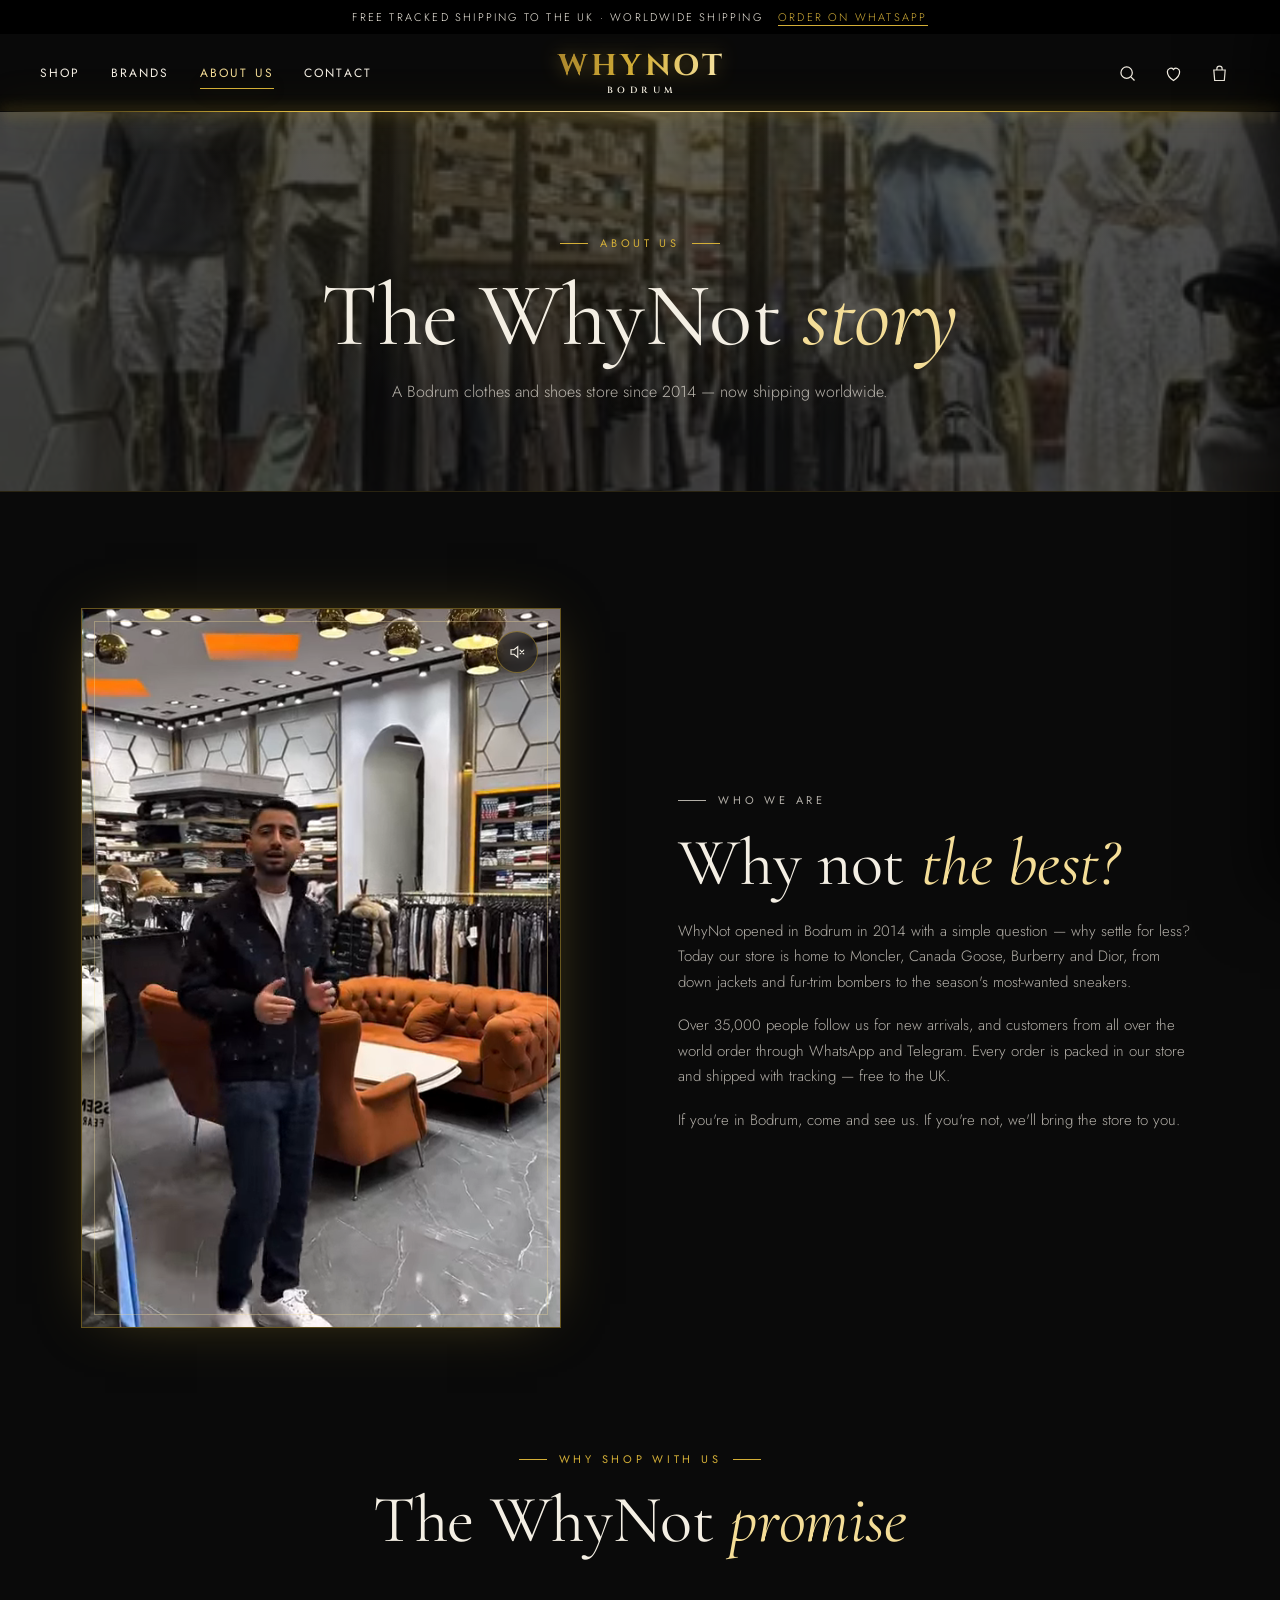
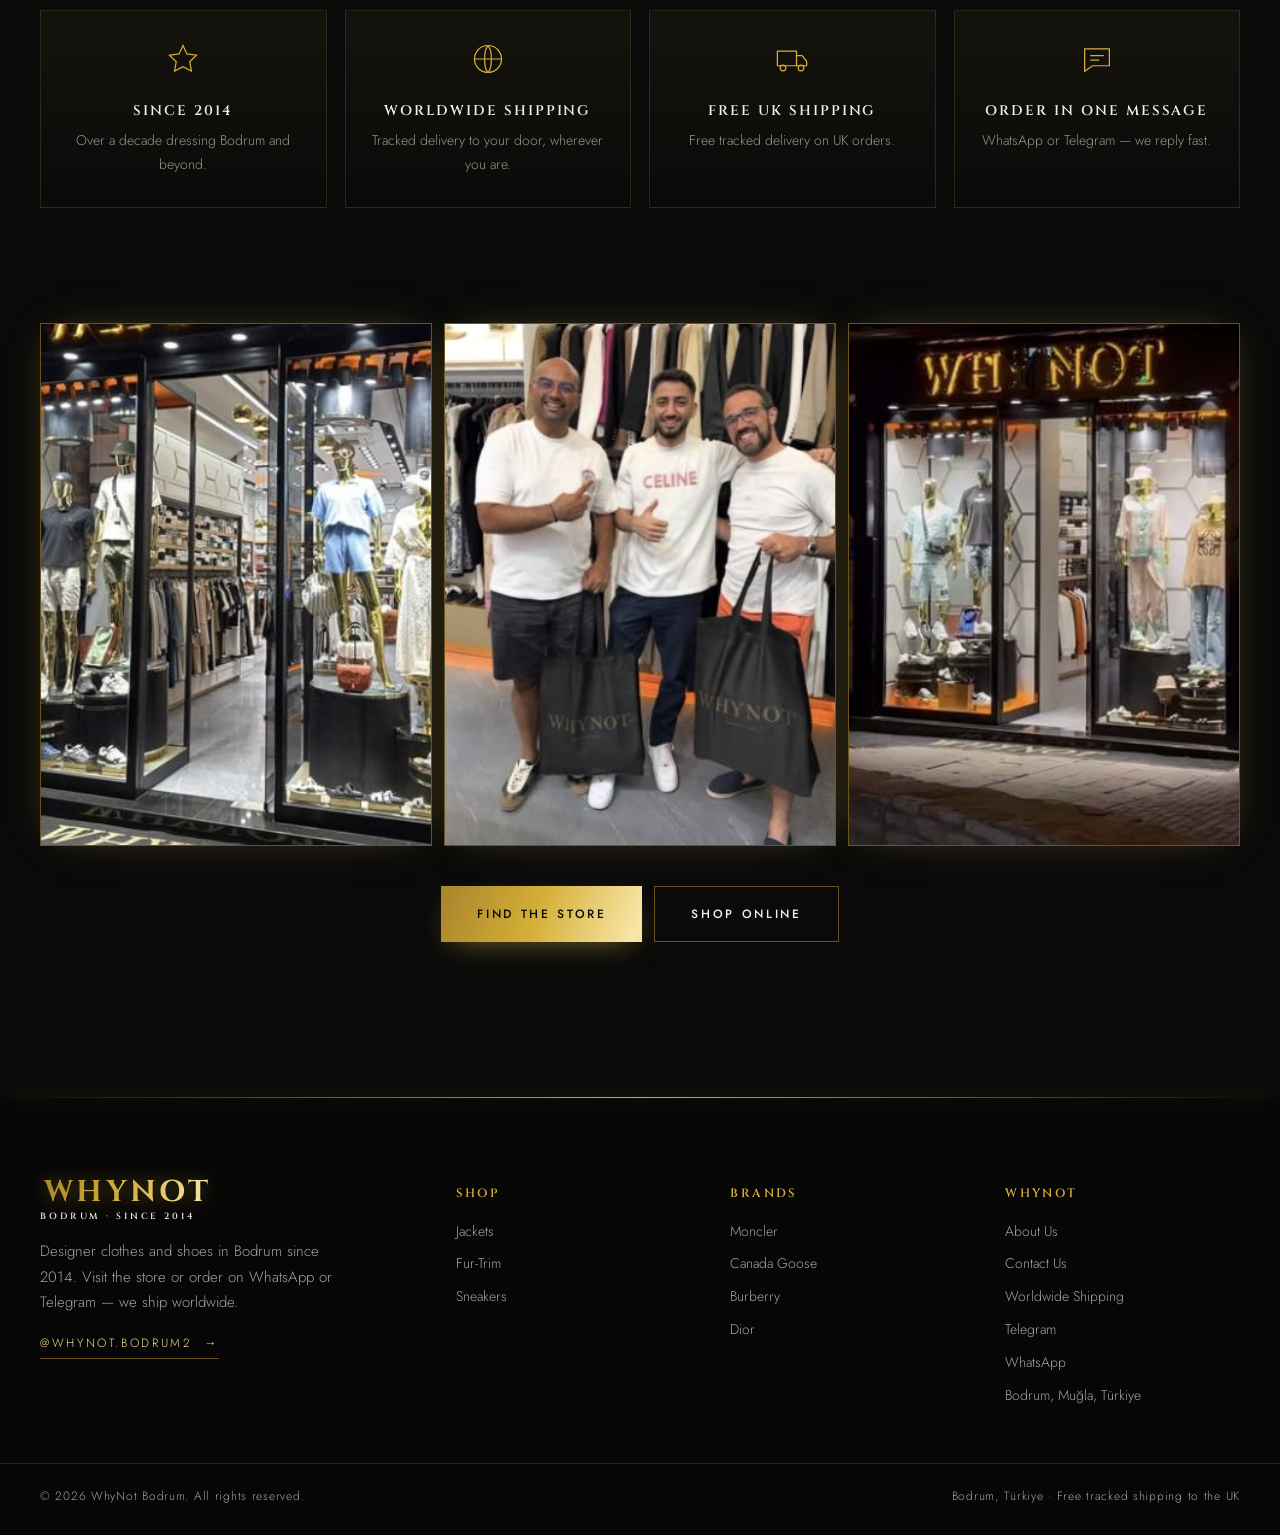
==== about.html @ c9a66b18 "WhyNot Bodrum shop website Black and gold multi-page shop (home, shop, product, brands, about, conta" ====
<!doctype html>
<html lang="en">
<head>
  <meta charset="utf-8">
  <meta name="viewport" content="width=device-width, initial-scale=1, viewport-fit=cover">
  <title>About Us — WhyNot Bodrum</title>
  <meta name="description" content="WhyNot Bodrum — designer clothes and shoes since 2014: Moncler, Canada Goose, Burberry, Dior. Visit our Bodrum store or order on WhatsApp. Worldwide shipping, free tracked delivery to the UK.">
  <meta name="theme-color" content="#0a0a0a">
  <link rel="icon" href="data:image/svg+xml,%3Csvg xmlns='http://www.w3.org/2000/svg' viewBox='0 0 64 64'%3E%3Crect width='64' height='64' fill='%230a0a0a'/%3E%3Ctext x='50%25' y='64%25' text-anchor='middle' font-family='Georgia,serif' font-weight='700' font-size='34' fill='%23d4af37'%3EW%3C/text%3E%3C/svg%3E">
  <link rel="preconnect" href="https://fonts.googleapis.com">
  <link rel="preconnect" href="https://fonts.gstatic.com" crossorigin>
  <link href="https://fonts.googleapis.com/css2?family=Cinzel:wght@600;700&family=Cormorant+Garamond:ital,wght@0,400;0,500;0,600;1,400;1,500&family=Jost:wght@300;400;500&display=swap" rel="stylesheet">
  <link rel="stylesheet" href="css/style.css">
</head>
<body class="page" data-page="about">

  <main>
    <section class="banner">
      <img class="banner__bg" src="images/products/store-1.jpg" alt="">
      <div class="container center">
        <p class="kicker">About Us</p>
        <h1 class="title">The WhyNot <em>story</em></h1>
        <p class="lead">A Bodrum clothes and shoes store since 2014 — now shipping worldwide.</p>
      </div>
    </section>
    <section class="section">
      <div class="container split">
        <div class="split__media split__media--tall reveal">
          <video id="aboutVideo" muted loop playsinline preload="none" poster="media/hero-poster.jpg">
            <source src="media/hero.mp4" type="video/mp4">
            <source src="media/hero.webm" type="video/webm">
          </video>
          <button class="sound" data-sound="aboutVideo"></button>
        </div>
        <div class="split__text">
          <p class="kicker reveal">Who We Are</p>
          <h2 class="title reveal">Why not <em>the best?</em></h2>
          <p class="reveal">WhyNot opened in Bodrum in 2014 with a simple question — why settle for less? Today our store is home to Moncler, Canada Goose, Burberry and Dior, from down jackets and fur-trim bombers to the season's most-wanted sneakers.</p>
          <p class="reveal">Over 35,000 people follow us for new arrivals, and customers from all over the world order through WhatsApp and Telegram. Every order is packed in our store and shipped with tracking — free to the UK.</p>
          <p class="reveal">If you're in Bodrum, come and see us. If you're not, we'll bring the store to you.</p>
        </div>
      </div>
    </section>
    <section class="section" style="padding-top:0">
      <div class="container">
        <div class="head center reveal"><p class="kicker">Why Shop With Us</p><h2 class="title">The WhyNot <em>promise</em></h2></div>
        <div class="perks">
        <div class="perk reveal"><svg viewBox="0 0 32 32"><path d="M16 4l3.5 7.5L28 12.6l-6 5.8 1.5 8.4L16 22.8 8.5 26.8 10 18.4l-6-5.8 8.5-1.1z"/></svg><h3>Since 2014</h3><p>Over a decade dressing Bodrum and beyond.</p></div>
        <div class="perk reveal"><svg viewBox="0 0 32 32"><circle cx="16" cy="16" r="12"/><path d="M4 16h24M16 4c4 4 4 20 0 24M16 4c-4 4-4 20 0 24"/></svg><h3>Worldwide Shipping</h3><p>Tracked delivery to your door, wherever you are.</p></div>
        <div class="perk reveal"><svg viewBox="0 0 32 32"><path d="M3 9h17v13H3z"/><path d="M20 13h5l4 5v4h-9"/><circle cx="8" cy="24" r="2.5"/><circle cx="24" cy="24" r="2.5"/></svg><h3>Free UK Shipping</h3><p>Free tracked delivery on UK orders.</p></div>
        <div class="perk reveal"><svg viewBox="0 0 32 32"><path d="M5 7h22v15H12l-7 5z"/><path d="M10 13h12M10 17h8"/></svg><h3>Order in One Message</h3><p>WhatsApp or Telegram — we reply fast.</p></div>
        </div>
      </div>
    </section>
    <section class="section" style="padding-top:0">
      <div class="container">
        <div class="store-strip">
          <img class="reveal" src="images/products/store-1.jpg" alt="WhyNot store front" loading="lazy">
          <img class="reveal" src="images/products/store-2.jpg" alt="Customers at WhyNot" loading="lazy">
          <img class="reveal" src="images/products/store-3.jpg" alt="WhyNot at night" loading="lazy">
        </div>
        <div class="center reveal" style="margin-top:40px;display:flex;gap:12px;justify-content:center;flex-wrap:wrap">
          <a class="btn btn--gold" href="contact.html"><span>Find the Store</span></a>
          <a class="btn btn--line" href="shop.html"><span>Shop Online</span></a>
        </div>
      </div>
    </section>
  </main>

  <script src="js/config.js"></script>
  <script src="js/products.js"></script>
  <script src="js/site.js"></script>
</body>
</html>
---- css/style.css ----
/* =========================================================
   MK LUXURY — black & gold
   ========================================================= */
:root {
  --bg: #0a0a0a;
  --bg-2: #101010;
  --card: #141414;
  --text: #f4efe4;
  --muted: #9b9486;
  --line: rgba(212, 175, 55, .16);
  --line-strong: rgba(212, 175, 55, .45);
  --gold: #d4af37;
  --gold-light: #f4dd97;
  --gold-deep: #a8842c;
  --gold-grad: linear-gradient(110deg, #a8842c 0%, #d4af37 25%, #f8e6a8 50%, #d4af37 75%, #a8842c 100%);
  --glow: 0 0 22px rgba(212, 175, 55, .35);
  --display: "Cormorant Garamond", Georgia, serif;
  --brand: "Cinzel", "Trajan Pro", Georgia, serif;
  --sans: "Jost", "Helvetica Neue", Arial, sans-serif;
  --ease: cubic-bezier(.65, 0, .35, 1);
  --ease-out: cubic-bezier(.16, 1, .3, 1);
  --announce-h: 34px;
  --bar-h: 78px;
  --header-h: calc(var(--announce-h) + var(--bar-h));
}

*, *::before, *::after { box-sizing: border-box; }
html {
  background: var(--bg);
  overflow-x: clip;
  overscroll-behavior-y: none;
  -webkit-text-size-adjust: 100%;
}
html.locked { overflow: hidden; }
body {
  margin: 0;
  min-height: 100vh;
  background: var(--bg);
  color: var(--text);
  font-family: var(--sans);
  font-weight: 300;
  font-size: 15px;
  line-height: 1.7;
  -webkit-font-smoothing: antialiased;
  overscroll-behavior-y: none;
}
/* soft gold light in the corners + fine grain, fixed behind everything */
body::before {
  content: ""; position: fixed; inset: 0; z-index: -1; pointer-events: none;
  background:
    radial-gradient(60vw 50vh at 100% 0%, rgba(212,175,55,.08), transparent 70%),
    radial-gradient(50vw 50vh at 0% 100%, rgba(212,175,55,.06), transparent 70%),
    var(--bg);
}
img, video { display: block; max-width: 100%; }
a { color: inherit; text-decoration: none; }
button { font: inherit; color: inherit; background: none; border: 0; padding: 0; cursor: pointer; }
input, textarea, select { font: inherit; color: inherit; }
::selection { background: var(--gold); color: #000; }

.container { width: 100%; max-width: 1360px; margin: 0 auto; padding: 0 40px; }
@media (max-width: 760px) { .container { padding: 0 18px; } }

.gold { background: var(--gold-grad); background-size: 200% auto; -webkit-background-clip: text; background-clip: text; color: transparent; animation: shine 6s linear infinite; }
@keyframes shine { to { background-position: 200% center; } }

.kicker { display: inline-flex; align-items: center; gap: 12px; font-size: 11px; letter-spacing: .34em; text-transform: uppercase; color: var(--gold); margin: 0 0 16px; font-weight: 400; }
.kicker::before { content: ""; width: 28px; height: 1px; background: currentColor; }
.center .kicker::after { content: ""; width: 28px; height: 1px; background: currentColor; }
.title { font-family: var(--display); font-weight: 400; font-size: clamp(38px, 5.2vw, 70px); line-height: 1.04; margin: 0; letter-spacing: -.005em; }
.title em { font-style: italic; color: var(--gold-light); }
.lead { color: rgba(244,239,228,.72); font-size: 16px; max-width: 560px; }
.section { padding: clamp(70px, 9vw, 120px) 0; position: relative; }
.head { margin-bottom: clamp(34px, 5vw, 56px); }
.head--row { display: flex; align-items: flex-end; justify-content: space-between; gap: 24px; flex-wrap: wrap; }
.center { text-align: center; }
.center .lead { margin-left: auto; margin-right: auto; }

.reveal { opacity: 0; transform: translateY(18px); transition: opacity 1s ease, transform 1.1s var(--ease-out); }
.reveal.is-in { opacity: 1; transform: none; }

.divider { height: 1px; background: linear-gradient(90deg, transparent, var(--line-strong), transparent); border: 0; margin: 0; }

/* ============ BUTTONS ============ */
.btn { position: relative; display: inline-flex; align-items: center; justify-content: center; gap: 10px; padding: 17px 36px; font-size: 12px; font-weight: 500; letter-spacing: .22em; text-transform: uppercase; overflow: hidden; isolation: isolate; transition: color .5s var(--ease-out), box-shadow .5s, border-color .5s; white-space: nowrap; }
.btn span { position: relative; z-index: 1; }
.btn::before { content: ""; position: absolute; inset: 0; z-index: 0; transform: scaleX(0); transform-origin: right; transition: transform .6s var(--ease-out); }
.btn:hover::before { transform: scaleX(1); transform-origin: left; }
.btn--gold { background: var(--gold-grad); background-size: 200% auto; color: #0a0a0a; animation: shine 5s linear infinite; box-shadow: 0 10px 30px -12px rgba(212,175,55,.6); }
.btn--gold::before { background: var(--text); }
.btn--gold:hover { box-shadow: 0 14px 40px -10px rgba(212,175,55,.8); }
.btn--line { border: 1px solid var(--line-strong); color: var(--text); }
.btn--line::before { background: var(--gold); }
.btn--line:hover { color: #0a0a0a; border-color: var(--gold); }
.btn--glow { border: 1px solid var(--gold); color: var(--gold-light); animation: pulse 2.6s ease-in-out infinite; }
.btn--glow::before { background: var(--gold); }
.btn--glow:hover { color: #0a0a0a; }
@keyframes pulse { 0%, 100% { box-shadow: 0 0 0 0 rgba(212,175,55,.0), inset 0 0 0 0 rgba(212,175,55,0); } 50% { box-shadow: 0 0 28px 2px rgba(212,175,55,.45); } }
.btn--block { width: 100%; }
.btn .tag { font-size: 9px; letter-spacing: .16em; background: var(--gold); color: #000; padding: 3px 7px; }
.btn--glow:hover .tag { background: #000; color: var(--gold); }
.link { display: inline-flex; align-items: center; gap: 12px; font-size: 12px; letter-spacing: .22em; text-transform: uppercase; color: var(--gold-light); padding-bottom: 5px; border-bottom: 1px solid var(--line-strong); transition: border-color .3s, gap .4s var(--ease-out); }
.link::after { content: "→"; }
.link:hover { border-color: var(--gold); gap: 18px; }

/* ============ INTRO ============ */
.intro { position: fixed; inset: 0; z-index: 1000; pointer-events: none; }
.intro__half { position: absolute; top: 0; bottom: 0; width: 50.5%; background: #050505; transition: transform 1.3s var(--ease); }
.intro__half--l { left: 0; }
.intro__half--r { right: 0; }
.intro__stage { position: absolute; inset: 0; display: grid; place-items: center; transition: opacity .6s ease, transform 1.2s var(--ease-out); }
.intro__logo { position: relative; display: flex; flex-direction: column; align-items: center; }
.intro__mk { font-family: var(--brand); font-weight: 700; font-size: clamp(76px, 14vw, 140px); line-height: 1; letter-spacing: .02em;
  background: linear-gradient(100deg, #5e4a17 0%, #a8842c 30%, #fff3c4 46%, #d4af37 54%, #a8842c 70%, #5e4a17 100%);
  background-size: 300% 100%; background-position: 100% 0; -webkit-background-clip: text; background-clip: text; color: transparent;
  filter: drop-shadow(0 0 0 rgba(212,175,55,0));
  opacity: 0; transform: scale(.86); letter-spacing: .4em;
  animation: mkIn 1.4s var(--ease-out) .15s forwards, mkShine 1.6s ease-in-out .7s forwards, mkGlow 1.4s ease .9s forwards; }
@keyframes mkIn { to { opacity: 1; transform: none; letter-spacing: .02em; } }
@keyframes mkShine { to { background-position: 0 0; } }
@keyframes mkGlow { to { filter: drop-shadow(0 0 24px rgba(212,175,55,.45)); } }
.intro__rule { display: flex; align-items: center; gap: 16px; margin-top: 18px; }
.intro__rule i { display: block; width: 90px; height: 1px; background: linear-gradient(90deg, transparent, var(--gold)); transform: scaleX(0); transform-origin: right; animation: grow 1s var(--ease-out) .8s forwards; }
.intro__rule i:last-child { background: linear-gradient(90deg, var(--gold), transparent); transform-origin: left; }
@keyframes grow { to { transform: scaleX(1); } }
.intro__lux { display: flex; gap: .55em; font-family: var(--brand); font-weight: 600; font-size: 14px; color: var(--text); }
.intro__lux b { font-weight: 600; opacity: 0; transform: translateY(10px); animation: up .7s var(--ease-out) forwards; }
.intro__lux b:nth-child(1) { animation-delay: 1.00s; } .intro__lux b:nth-child(2) { animation-delay: 1.06s; }
.intro__lux b:nth-child(3) { animation-delay: 1.12s; } .intro__lux b:nth-child(4) { animation-delay: 1.18s; }
.intro__lux b:nth-child(5) { animation-delay: 1.24s; } .intro__lux b:nth-child(6) { animation-delay: 1.30s; }
@keyframes up { to { opacity: 1; transform: none; } }
.intro__flare { position: absolute; top: 50%; left: 50%; width: 140vmax; height: 2px; transform: translate(-50%, -50%) scaleX(0); background: linear-gradient(90deg, transparent, rgba(255,240,190,.9), transparent); filter: blur(1px); opacity: 0; }
body.intro-open .intro__flare { animation: flare .9s ease-out forwards; }
@keyframes flare { 0% { opacity: 0; transform: translate(-50%, -50%) scaleX(0); } 40% { opacity: 1; } 100% { opacity: 0; transform: translate(-50%, -50%) scaleX(1); } }
body.intro-open .intro__stage { opacity: 0; transform: scale(1.08); }
body.intro-open .intro__half--l { transform: translateX(-100%); }
body.intro-open .intro__half--r { transform: translateX(100%); }
body.intro-gone .intro { display: none; }

/* ============ HEADER ============ */
.header { position: fixed; top: 0; left: 0; right: 0; z-index: 100; }
.announce { height: var(--announce-h); display: flex; align-items: center; justify-content: center; background: #000; font-size: 11px; letter-spacing: .2em; text-transform: uppercase; color: var(--text); overflow: hidden; }
.announce a span { color: var(--gold); border-bottom: 1px solid var(--gold); margin-left: 10px; }
.bar { position: relative; height: var(--bar-h); background: rgba(10,10,10,.78); backdrop-filter: blur(14px) saturate(1.2); -webkit-backdrop-filter: blur(14px) saturate(1.2); transition: background .5s; }
.bar::after { content: ""; position: absolute; left: 0; right: 0; bottom: 0; height: 1px; background: linear-gradient(90deg, transparent 0%, var(--gold) 20%, var(--gold-light) 50%, var(--gold) 80%, transparent 100%); box-shadow: 0 0 14px 1px rgba(212,175,55,.55), 0 0 40px 2px rgba(212,175,55,.25); }
.page-home .header:not(.is-scrolled) .bar { background: linear-gradient(180deg, rgba(10,10,10,.65), rgba(10,10,10,.25)); }
.bar__inner { height: 100%; max-width: 1400px; margin: 0 auto; padding: 0 40px; display: grid; grid-template-columns: 1fr auto 1fr; align-items: center; }
.nav { display: flex; align-items: center; gap: 30px; }
.nav a { position: relative; font-size: 12px; letter-spacing: .18em; text-transform: uppercase; font-weight: 400; padding: 6px 0; transition: color .3s; }
.nav a::after { content: ""; position: absolute; left: 0; right: 0; bottom: 0; height: 1px; background: var(--gold); box-shadow: var(--glow); transform: scaleX(0); transition: transform .5s var(--ease-out); }
.nav a:hover, .nav a.is-current { color: var(--gold-light); }
.nav a:hover::after, .nav a.is-current::after { transform: scaleX(1); }
.tools { display: flex; justify-content: flex-end; align-items: center; gap: 4px; }
.logo { display: flex; flex-direction: column; align-items: center; line-height: 1; }
.logo__mk { font-family: var(--brand); font-weight: 700; font-size: 34px; letter-spacing: .04em; background: var(--gold-grad); background-size: 200% auto; -webkit-background-clip: text; background-clip: text; color: transparent; animation: shine 6s linear infinite; filter: drop-shadow(0 0 10px rgba(212,175,55,.45)); }
.logo__lux { font-family: var(--brand); font-weight: 600; font-size: 10px; letter-spacing: .58em; padding-left: .58em; margin-top: 5px; color: var(--text); }
.icon-btn { position: relative; width: 42px; height: 42px; display: grid; place-items: center; border-radius: 50%; transition: background .3s; }
.icon-btn:hover { background: rgba(212,175,55,.1); }
.icon-btn svg { width: 21px; height: 21px; fill: none; stroke: currentColor; stroke-width: 1.4; }
.badge { position: absolute; top: 4px; right: 2px; min-width: 17px; height: 17px; padding: 0 4px; border-radius: 9px; background: var(--gold); color: #000; font-size: 10px; font-weight: 500; display: grid; place-items: center; transform: scale(0); transition: transform .4s var(--ease-out); box-shadow: var(--glow); }
.badge.has { transform: scale(1); }
.badge.bump { animation: bump .5s var(--ease-out); }
@keyframes bump { 40% { transform: scale(1.45); } }
.burger { display: none; width: 42px; height: 42px; position: relative; }
.burger span { position: absolute; left: 10px; right: 10px; height: 1.5px; background: currentColor; transition: transform .5s var(--ease), top .5s var(--ease); }
.burger span:first-child { top: 16px; }
.burger span:last-child { top: 24px; right: 16px; transition: transform .5s var(--ease), top .5s var(--ease), right .5s var(--ease); }
.burger.is-open span:first-child { top: 20px; transform: rotate(45deg); }
.burger.is-open span:last-child { top: 20px; right: 10px; transform: rotate(-45deg); }

.menu { position: fixed; inset: 0; z-index: 90; background: rgba(8,8,8,.98); padding: calc(var(--header-h) + 40px) 26px 34px; display: flex; flex-direction: column; justify-content: space-between; overflow-y: auto; opacity: 0; visibility: hidden; transition: opacity .45s, visibility .45s; }
.menu.is-open { opacity: 1; visibility: visible; }
.menu nav { display: flex; flex-direction: column; }
.menu nav a { font-family: var(--display); font-size: 38px; line-height: 1.3; opacity: 0; transform: translateY(16px); transition: opacity .5s, transform .7s var(--ease-out), color .3s; }
.menu nav a:hover { color: var(--gold-light); }
.menu.is-open nav a { opacity: 1; transform: none; }
.menu.is-open nav a:nth-child(2) { transition-delay: .04s; } .menu.is-open nav a:nth-child(3) { transition-delay: .08s; }
.menu.is-open nav a:nth-child(4) { transition-delay: .12s; } .menu.is-open nav a:nth-child(5) { transition-delay: .16s; }
.menu.is-open nav a:nth-child(6) { transition-delay: .2s; }  .menu.is-open nav a:nth-child(7) { transition-delay: .24s; }
.menu__foot { font-size: 12px; letter-spacing: .16em; text-transform: uppercase; color: var(--gold); display: grid; gap: 8px; margin-top: 30px; }

@media (max-width: 1060px) {
  :root { --bar-h: 66px; --announce-h: 32px; }
  .bar__inner { padding: 0 10px; }
  .nav { display: none; }
  .burger { display: block; }
  .logo__mk { font-size: 28px; }
  .logo__lux { font-size: 9px; }
  .tools { gap: 0; }
  .tools .hide-sm { display: none; }
  .announce { font-size: 10px; letter-spacing: .14em; }
}

main { display: block; }
.page main { padding-top: var(--header-h); }

/* ============ SEARCH ============ */
.search { position: fixed; inset: 0; z-index: 150; background: rgba(8,8,8,.97); padding: 16vh 22px 40px; opacity: 0; visibility: hidden; transition: opacity .45s, visibility .45s; overflow-y: auto; }
.search.is-open { opacity: 1; visibility: visible; }
.search__box { max-width: 840px; margin: 0 auto; }
.search__close { position: absolute; top: 20px; right: 24px; font-size: 38px; color: var(--gold); line-height: 1; }
.search input { width: 100%; background: none; border: 0; border-bottom: 1px solid var(--gold); padding: 8px 0; font-family: var(--display); font-size: clamp(28px, 4.6vw, 50px); outline: none; color: var(--text); }
.search input::placeholder { color: rgba(244,239,228,.3); }
.search__results { margin-top: 24px; }
.search__results a { display: flex; align-items: center; gap: 16px; padding: 12px 0; border-bottom: 1px solid var(--line); transition: padding .4s var(--ease-out); }
.search__results a:hover { padding-left: 8px; }
.search__results img { width: 52px; height: 64px; object-fit: cover; }
.search__results small { margin-left: auto; font-size: 11px; letter-spacing: .16em; text-transform: uppercase; color: var(--gold); }
.search__hint { color: var(--muted); }
.search__hint a { color: var(--gold-light); margin-right: 14px; }

/* ============ HERO (home) ============ */
.hero { position: relative; isolation: isolate; height: 100svh; min-height: 640px; overflow: hidden; background: #000; }
.hero__bg { position: absolute; inset: -5%; width: 110%; height: 110%; max-width: none; object-fit: cover; transform: scale(1.15); transition: transform 2.6s var(--ease-out); }
.is-ready .hero__bg { transform: scale(1); }
.hero__shade { position: absolute; inset: 0; z-index: 1; background:
  radial-gradient(70% 90% at 75% 50%, rgba(212,175,55,.12), transparent 60%),
  linear-gradient(90deg, rgba(5,5,5,.92) 0%, rgba(5,5,5,.6) 45%, rgba(5,5,5,.35) 100%),
  linear-gradient(0deg, rgba(5,5,5,.9) 0%, transparent 35%); }
.hero__inner { position: relative; z-index: 2; height: 100%; max-width: 1400px; margin: 0 auto; padding: calc(var(--header-h) + 20px) 40px 70px; display: grid; grid-template-columns: 1.15fr .85fr; align-items: center; gap: 40px; }
.hero__title { font-family: var(--display); font-weight: 500; font-size: clamp(60px, 8.6vw, 136px); line-height: .95; margin: 0 0 26px; letter-spacing: -.01em; }
.hero__title .ln { display: block; overflow: hidden; padding-bottom: .06em; }
.hero__title .ln > span { display: inline-block; transform: translateY(108%); transition: transform 1.5s var(--ease-out); }
.hero__title .ln:nth-child(2) > span { transition-delay: .14s; }
.hero__title em { font-style: italic; }
.is-ready .hero__title .ln > span { transform: none; }
.hero__sub { max-width: 470px; font-size: 16px; color: rgba(244,239,228,.78); margin: 0 0 36px; }
.hero__cta { display: flex; flex-wrap: wrap; gap: 12px; }
.hero__kicker, .hero__sub, .hero__cta, .hero__stats { opacity: 0; transform: translateY(18px); transition: opacity 1.1s ease, transform 1.2s var(--ease-out); }
.is-ready .hero__kicker { opacity: 1; transform: none; }
.is-ready .hero__sub { opacity: 1; transform: none; transition-delay: .45s; }
.is-ready .hero__cta { opacity: 1; transform: none; transition-delay: .6s; }
.is-ready .hero__stats { opacity: 1; transform: none; transition-delay: .8s; }
.hero__stats { display: flex; gap: 34px; margin-top: 44px; padding-top: 26px; border-top: 1px solid var(--line); max-width: 520px; }
.hero__stats div { font-size: 11px; letter-spacing: .2em; text-transform: uppercase; color: var(--muted); }
.hero__stats strong { display: block; font-family: var(--brand); font-weight: 600; font-size: 15px; letter-spacing: .08em; color: var(--gold-light); margin-bottom: 4px; }

.hero__frame { position: relative; justify-self: end; height: min(72vh, 680px); aspect-ratio: 9 / 16; overflow: hidden; border: 1px solid var(--line-strong); box-shadow: 0 0 0 1px rgba(0,0,0,.6), 0 0 60px rgba(212,175,55,.25), 0 50px 90px -30px rgba(0,0,0,.9); clip-path: inset(100% 0 0 0); transition: clip-path 1.7s var(--ease-out) .35s; }
.is-ready .hero__frame { clip-path: inset(0); }
.hero__frame video { width: 100%; height: 100%; object-fit: cover; }
.hero__frame::after { content: ""; position: absolute; inset: 12px; border: 1px solid rgba(244,221,151,.4); pointer-events: none; }
.sound { position: absolute; z-index: 3; top: 22px; right: 22px; width: 42px; height: 42px; border-radius: 50%; display: grid; place-items: center; background: rgba(0,0,0,.45); border: 1px solid var(--line-strong); backdrop-filter: blur(6px); -webkit-backdrop-filter: blur(6px); transition: background .3s, box-shadow .3s; }
.sound:hover { background: var(--gold); box-shadow: var(--glow); }
.sound svg { width: 18px; height: 18px; fill: none; stroke: var(--text); stroke-width: 1.5; stroke-linecap: round; }
.sound .on { display: none; } .sound.is-on .on { display: inline; } .sound.is-on .off { display: none; }
@media (max-width: 960px) {
  .hero { height: 100svh; }
  .hero__bg { display: none; }
  .hero__inner { grid-template-columns: 1fr; align-items: end; padding: 0 20px 56px; }
  .hero__frame { position: absolute; inset: 0; height: 100%; width: 100%; aspect-ratio: auto; border: 0; box-shadow: none; z-index: -1; clip-path: none; }
  .hero__frame::after { display: none; }
  .hero__shade { background: linear-gradient(0deg, rgba(5,5,5,.96) 0%, rgba(5,5,5,.6) 42%, rgba(5,5,5,.1) 70%, rgba(5,5,5,.5) 100%); }
  .hero__text { position: relative; z-index: 2; }
  .hero__inner { z-index: auto; }
  .sound { top: calc(var(--header-h) + 14px); right: 14px; }
  .hero__title { font-size: clamp(52px, 15.5vw, 92px); }
  .hero__sub { font-size: 15px; margin-bottom: 26px; }
  .hero__cta .btn { padding: 15px 22px; flex: 1 1 auto; }
  .hero__stats { gap: 20px; margin-top: 28px; padding-top: 18px; }
  .hero__stats strong { font-size: 13px; }
  .hero__stats div { font-size: 9px; letter-spacing: .14em; }
}

/* ============ BRAND MARQUEE ============ */
.marquee { position: relative; overflow: hidden; border-top: 1px solid var(--line-strong); border-bottom: 1px solid var(--line-strong); background: linear-gradient(90deg, #0a0a0a, #15120a 50%, #0a0a0a); padding: 22px 0; }
.marquee::before, .marquee::after { content: ""; position: absolute; top: 0; bottom: 0; width: 120px; z-index: 2; pointer-events: none; }
.marquee::before { left: 0; background: linear-gradient(90deg, #0a0a0a, transparent); }
.marquee::after { right: 0; background: linear-gradient(-90deg, #0a0a0a, transparent); }
.marquee__track { display: flex; width: max-content; animation: marquee 38s linear infinite; }
.marquee:hover .marquee__track { animation-play-state: paused; }
.marquee a { display: inline-flex; align-items: center; gap: 46px; padding-right: 46px; font-family: var(--brand); font-weight: 600; font-size: clamp(18px, 2.2vw, 26px); letter-spacing: .14em; text-transform: uppercase; color: rgba(244,239,228,.55); white-space: nowrap; transition: color .3s, text-shadow .3s; }
.marquee a::after { content: "✦"; font-size: 12px; color: var(--gold); }
.marquee a:hover { color: var(--gold-light); text-shadow: 0 0 18px rgba(212,175,55,.6); }
@keyframes marquee { to { transform: translateX(-50%); } }

/* ============ CATEGORY TILES ============ */
.cat-grid { display: grid; grid-template-columns: repeat(4, 1fr); gap: 18px; }
.cat { position: relative; display: block; aspect-ratio: 3 / 4; overflow: hidden; border: 1px solid var(--line); transition: border-color .5s, box-shadow .5s; }
.cat img { width: 100%; height: 100%; object-fit: cover; object-position: center 70%; transition: transform 1.6s var(--ease-out), filter .6s; filter: brightness(.82); }
.cat::after { content: ""; position: absolute; inset: 0; background: linear-gradient(180deg, transparent 45%, rgba(0,0,0,.88)); }
.cat:hover { border-color: var(--gold); box-shadow: var(--glow); }
.cat:hover img { transform: scale(1.07); filter: brightness(1); }
.cat__label { position: absolute; z-index: 2; left: 20px; right: 20px; bottom: 18px; display: flex; align-items: baseline; justify-content: space-between; }
.cat__name { font-family: var(--brand); font-weight: 600; font-size: 20px; letter-spacing: .1em; text-transform: uppercase; }
.cat__go { font-size: 11px; letter-spacing: .2em; text-transform: uppercase; color: var(--gold-light); opacity: 0; transform: translateX(-8px); transition: .5s var(--ease-out); }
.cat:hover .cat__go { opacity: 1; transform: none; }
@media (max-width: 960px) {
  .cat-grid { grid-template-columns: repeat(2, 1fr); gap: 10px; }
  .cat__label { left: 12px; right: 12px; bottom: 12px; }
  .cat__name { font-size: 15px; }
  .cat__go { display: none; }
}

/* ============ PRODUCT CARDS ============ */
.grid { display: grid; grid-template-columns: repeat(4, 1fr); gap: 44px 20px; }
@media (max-width: 1100px) { .grid { grid-template-columns: repeat(3, 1fr); } }
@media (max-width: 760px) { .grid { grid-template-columns: repeat(2, 1fr); gap: 30px 10px; } }
.card { display: block; opacity: 0; transform: translateY(20px); transition: opacity .9s ease, transform 1s var(--ease-out); }
.card.is-in { opacity: 1; transform: none; }
.card__media { position: relative; aspect-ratio: 4 / 5; overflow: hidden; background: var(--card); border: 1px solid var(--line); transition: border-color .5s, box-shadow .5s; }
.card:hover .card__media { border-color: var(--line-strong); box-shadow: 0 0 30px -6px rgba(212,175,55,.35); }
.card__media img { position: absolute; inset: 0; width: 100%; height: 100%; object-fit: cover; transition: opacity .9s ease, transform 1.6s var(--ease-out); }
.card__media img.alt { opacity: 0; }
.card:hover .card__media img { transform: scale(1.05); }
.card:hover .card__media img.alt { opacity: 1; }
.card__badge { position: absolute; z-index: 2; top: 12px; left: 12px; background: rgba(0,0,0,.75); color: var(--gold-light); border: 1px solid var(--line-strong); font-size: 9px; letter-spacing: .2em; text-transform: uppercase; padding: 5px 9px; }
.card__wish { position: absolute; z-index: 2; top: 8px; right: 8px; width: 36px; height: 36px; border-radius: 50%; display: grid; place-items: center; background: rgba(0,0,0,.45); }
.card__wish svg { width: 17px; height: 17px; fill: none; stroke: var(--text); stroke-width: 1.4; transition: fill .3s, stroke .3s, transform .4s var(--ease-out); }
.card__wish:hover svg { transform: scale(1.12); }
.card__wish.is-on svg { fill: var(--gold); stroke: var(--gold); }
.card__view { position: absolute; z-index: 2; left: 10px; right: 10px; bottom: 10px; padding: 13px; text-align: center; background: rgba(10,10,10,.85); border: 1px solid var(--line-strong); font-size: 11px; letter-spacing: .22em; text-transform: uppercase; color: var(--gold-light); transform: translateY(calc(100% + 14px)); transition: transform .6s var(--ease-out); }
.card:hover .card__view { transform: none; }
@media (hover: none) { .card__view { display: none; } }
.card__body { padding-top: 14px; }
.card__brand { font-family: var(--brand); font-weight: 600; font-size: 11px; letter-spacing: .2em; text-transform: uppercase; color: var(--gold); }
.card__name { font-family: var(--display); font-size: 20px; font-weight: 500; line-height: 1.2; margin: 3px 0 4px; }
.card__price { font-size: 13px; color: rgba(244,239,228,.8); }
.card__price s { color: var(--muted); margin-left: 8px; }
.card__dots { display: flex; align-items: center; gap: 6px; margin-top: 9px; }
.card__dots small { font-size: 11px; color: var(--muted); margin-left: 3px; }
.dot { width: 13px; height: 13px; border-radius: 50%; border: 1px solid rgba(255,255,255,.25); flex: none; }
@media (max-width: 760px) { .card__name { font-size: 17px; } .card__brand { font-size: 10px; } }

/* ============ HOME: OFFER BANNER ============ */
.offer { position: relative; overflow: hidden; border: 1px solid var(--line-strong); display: grid; grid-template-columns: 1fr 1fr; background: radial-gradient(80% 120% at 100% 0%, rgba(212,175,55,.16), transparent 60%), #0d0c09; box-shadow: 0 0 60px -20px rgba(212,175,55,.35); }
.offer__media { position: relative; min-height: 460px; overflow: hidden; }
.offer__media img { position: absolute; inset: 0; width: 100%; height: 100%; object-fit: cover; transition: transform 2s var(--ease-out); }
.offer:hover .offer__media img { transform: scale(1.04); }
.offer__text { padding: clamp(36px, 6vw, 80px); display: flex; flex-direction: column; justify-content: center; align-items: flex-start; }
.offer__text .title { margin-bottom: 18px; }
.offer__text p { color: rgba(244,239,228,.72); margin: 0 0 28px; max-width: 440px; }
.mini-count { display: flex; gap: 10px; margin-bottom: 30px; }
.mini-count div { min-width: 70px; padding: 10px 8px; text-align: center; border: 1px solid var(--line-strong); background: rgba(0,0,0,.35); }
.mini-count strong { display: block; font-family: var(--display); font-weight: 500; font-size: 30px; line-height: 1; color: var(--gold-light); font-variant-numeric: tabular-nums; }
.mini-count span { font-size: 9px; letter-spacing: .2em; text-transform: uppercase; color: var(--muted); }
@media (max-width: 860px) { .offer { grid-template-columns: 1fr; } .offer__media { min-height: 0; aspect-ratio: 4 / 3; } .mini-count div { min-width: 0; flex: 1; } }

/* ============ BRANDS ============ */
.brand-grid { display: grid; grid-template-columns: repeat(4, 1fr); gap: 1px; background: var(--line); border: 1px solid var(--line); }
.brand-tile { position: relative; display: flex; flex-direction: column; justify-content: space-between; min-height: 210px; padding: 28px 26px; background: var(--bg); overflow: hidden; transition: background .5s; }
.brand-tile::before { content: ""; position: absolute; inset: 0; background: radial-gradient(120% 90% at 50% 120%, rgba(212,175,55,.22), transparent 60%); opacity: 0; transition: opacity .6s; }
.brand-tile:hover::before { opacity: 1; }
.brand-tile h3 { position: relative; font-family: var(--brand); font-weight: 600; font-size: 22px; letter-spacing: .12em; text-transform: uppercase; margin: 0 0 10px; transition: color .4s, text-shadow .4s; }
.brand-tile:hover h3 { color: var(--gold-light); text-shadow: 0 0 20px rgba(212,175,55,.5); }
.brand-tile p { position: relative; margin: 0; color: var(--muted); font-size: 14px; }
.brand-tile small { position: relative; margin-top: 20px; font-size: 11px; letter-spacing: .2em; text-transform: uppercase; color: var(--gold); }
@media (max-width: 960px) { .brand-grid { grid-template-columns: repeat(2, 1fr); } .brand-tile { min-height: 170px; padding: 20px 16px; } .brand-tile h3 { font-size: 15px; } .brand-tile p { font-size: 13px; } }

/* ============ PERKS ============ */
.perks { display: grid; grid-template-columns: repeat(4, 1fr); gap: 18px; }
.perk { padding: 30px 24px; border: 1px solid var(--line); background: linear-gradient(180deg, rgba(212,175,55,.05), transparent); text-align: center; transition: border-color .5s, box-shadow .5s, transform .6s var(--ease-out); }
.perk:hover { border-color: var(--line-strong); box-shadow: 0 0 34px -10px rgba(212,175,55,.4); transform: translateY(-4px); }
.perk svg { width: 36px; height: 36px; fill: none; stroke: var(--gold); stroke-width: 1.1; margin: 0 auto 14px; }
.perk h3 { font-family: var(--brand); font-weight: 600; font-size: 14px; letter-spacing: .14em; text-transform: uppercase; margin: 0 0 6px; }
.perk p { margin: 0; color: var(--muted); font-size: 14px; }
@media (max-width: 960px) { .perks { grid-template-columns: repeat(2, 1fr); gap: 10px; } .perk { padding: 22px 12px; } .perk h3 { font-size: 12px; } .perk p { font-size: 13px; } }

/* ============ SPLIT (store / about) ============ */
.split { display: grid; grid-template-columns: 1fr 1fr; gap: clamp(30px, 6vw, 90px); align-items: center; }
.split__media { position: relative; aspect-ratio: 4 / 5; overflow: hidden; border: 1px solid var(--line-strong); box-shadow: 0 0 60px -24px rgba(212,175,55,.5); }
.split__media img, .split__media video { width: 100%; height: 100%; object-fit: cover; }
.split__media::after { content: ""; position: absolute; inset: 12px; border: 1px solid rgba(244,221,151,.35); pointer-events: none; }
.split__text .title { margin-bottom: 22px; }
.split__text p { color: rgba(244,239,228,.72); margin: 0 0 18px; max-width: 520px; }
.split__text .link, .split__text .btn { margin-top: 14px; }
@media (max-width: 860px) { .split { grid-template-columns: 1fr; } }

/* ============ INSTAGRAM ============ */
.insta-grid { display: grid; grid-template-columns: repeat(6, 1fr); gap: 6px; }
.insta-grid a { position: relative; aspect-ratio: 1; overflow: hidden; }
.insta-grid img { width: 100%; height: 100%; object-fit: cover; transition: transform 1.4s var(--ease-out), filter .5s; }
.insta-grid a:hover img { transform: scale(1.08); filter: brightness(.65); }
@media (max-width: 760px) { .insta-grid { grid-template-columns: repeat(3, 1fr); } }

/* ============ PAGE BANNER ============ */
.banner { position: relative; padding: clamp(60px, 9vw, 120px) 0 clamp(40px, 6vw, 70px); overflow: hidden; border-bottom: 1px solid var(--line); }
.banner::before { content: ""; position: absolute; inset: 0; background: radial-gradient(60% 120% at 50% 0%, rgba(212,175,55,.16), transparent 70%); }
.banner__bg { position: absolute; inset: 0; width: 100%; height: 100%; object-fit: cover; opacity: .28; filter: grayscale(.2); }
.banner .container { position: relative; }
.banner .title { font-size: clamp(44px, 7vw, 96px); }
.crumbs { font-size: 11px; letter-spacing: .2em; text-transform: uppercase; color: var(--muted); margin-bottom: 18px; }
.crumbs a:hover { color: var(--gold-light); }
.crumbs span { margin: 0 10px; color: var(--gold); }

/* ============ SHOP ============ */
.toolbar { display: flex; flex-wrap: wrap; align-items: center; justify-content: space-between; gap: 18px; padding: 22px 0; margin-bottom: 34px; border-bottom: 1px solid var(--line); }
.chips { display: flex; flex-wrap: wrap; gap: 8px; }
.chip { padding: 9px 16px; border: 1px solid var(--line); font-size: 11px; letter-spacing: .16em; text-transform: uppercase; color: rgba(244,239,228,.75); transition: border-color .3s, color .3s, background .3s, box-shadow .3s; }
.chip:hover { border-color: var(--line-strong); color: var(--text); }
.chip.is-active { background: var(--gold); border-color: var(--gold); color: #000; box-shadow: var(--glow); }
.select { position: relative; }
.select select { appearance: none; -webkit-appearance: none; background: var(--card); border: 1px solid var(--line-strong); padding: 10px 40px 10px 16px; font-size: 12px; letter-spacing: .12em; text-transform: uppercase; color: var(--text); border-radius: 0; }
.select::after { content: "▾"; position: absolute; right: 14px; top: 50%; transform: translateY(-50%); color: var(--gold); pointer-events: none; }
.count { font-size: 12px; letter-spacing: .14em; text-transform: uppercase; color: var(--muted); }
.empty { text-align: center; padding: 80px 0; color: var(--muted); }
@media (max-width: 760px) {
  .chips { flex-wrap: nowrap; overflow-x: auto; margin: 0 -18px; padding: 0 18px 4px; scrollbar-width: none; width: calc(100% + 36px); }
  .chips::-webkit-scrollbar { display: none; }
  .chip { white-space: nowrap; }
}

/* ============ PRODUCT PAGE ============ */
.pdp { display: grid; grid-template-columns: 1.1fr .9fr; gap: clamp(30px, 5vw, 80px); padding: 40px 0 90px; align-items: start; }
.gallery__main { position: relative; aspect-ratio: 4 / 5; overflow: hidden; background: var(--card); border: 1px solid var(--line-strong); box-shadow: 0 0 60px -26px rgba(212,175,55,.5); }
.gallery__main img { position: absolute; inset: 0; width: 100%; height: 100%; object-fit: cover; }
.gallery__main img.is-new { animation: fadeImg .7s var(--ease-out); }
@keyframes fadeImg { from { opacity: 0; transform: scale(1.03); } }
.gallery__nav { position: absolute; z-index: 2; top: 50%; width: 44px; height: 44px; margin-top: -22px; border-radius: 50%; background: rgba(0,0,0,.55); border: 1px solid var(--line-strong); color: var(--gold-light); font-size: 18px; display: grid; place-items: center; transition: background .3s; }
.gallery__nav:hover { background: var(--gold); color: #000; }
.gallery__nav--prev { left: 14px; } .gallery__nav--next { right: 14px; }
.gallery__thumbs { display: flex; gap: 8px; margin-top: 10px; flex-wrap: wrap; }
.gallery__thumbs button { width: 74px; aspect-ratio: 4 / 5; overflow: hidden; border: 1px solid var(--line); opacity: .55; transition: opacity .3s, border-color .3s; }
.gallery__thumbs button.is-active, .gallery__thumbs button:hover { opacity: 1; border-color: var(--gold); }
.gallery__thumbs img { width: 100%; height: 100%; object-fit: cover; }
.info { position: sticky; top: calc(var(--header-h) + 24px); }
.info__brand { display: inline-block; font-family: var(--brand); font-weight: 600; font-size: 14px; letter-spacing: .24em; text-transform: uppercase; color: var(--gold); margin-bottom: 10px; }
.info__brand:hover { text-shadow: 0 0 16px rgba(212,175,55,.6); }
.info h1 { font-family: var(--display); font-weight: 500; font-size: clamp(34px, 3.8vw, 52px); line-height: 1.05; margin: 0 0 12px; }
.info__price { font-size: 17px; color: var(--gold-light); margin-bottom: 24px; }
.info__desc { color: rgba(244,239,228,.72); margin: 0 0 28px; }
.opt { margin-bottom: 24px; }
.opt__label { display: flex; justify-content: space-between; font-size: 11px; letter-spacing: .2em; text-transform: uppercase; margin-bottom: 12px; }
.opt__label b { font-weight: 400; color: var(--gold-light); letter-spacing: .06em; text-transform: none; font-size: 14px; }
.opt__label a { color: var(--muted); text-transform: none; letter-spacing: .04em; font-size: 12px; border-bottom: 1px solid var(--line); }
.swatches { display: flex; flex-wrap: wrap; gap: 12px; }
.swatches .dot { width: 32px; height: 32px; cursor: pointer; box-shadow: inset 0 0 0 3px var(--bg); border: 1px solid rgba(255,255,255,.3); transition: transform .3s var(--ease-out), border-color .3s, box-shadow .3s; }
.swatches .dot:hover { transform: scale(1.1); }
.swatches .dot.is-active { border-color: var(--gold); box-shadow: inset 0 0 0 3px var(--bg), 0 0 14px rgba(212,175,55,.6); }
.sizes { display: grid; grid-template-columns: repeat(auto-fill, minmax(58px, 1fr)); gap: 8px; }
.size, .pill { padding: 12px 6px; border: 1px solid var(--line-strong); font-size: 13px; letter-spacing: .06em; text-align: center; transition: background .3s, color .3s, border-color .3s, box-shadow .3s; }
.pill { padding: 11px 20px; }
.pills { display: flex; flex-wrap: wrap; gap: 8px; }
.size:hover, .pill:hover { border-color: var(--gold); }
.size.is-active, .pill.is-active { background: var(--gold); color: #000; border-color: var(--gold); box-shadow: var(--glow); }
.opt.is-error .sizes { animation: shake .45s; }
.opt.is-error .opt__label > span:first-child { color: #ff8a7a; }
@keyframes shake { 20%, 60% { transform: translateX(-6px); } 40%, 80% { transform: translateX(6px); } }
.buy { display: grid; grid-template-columns: auto 1fr; gap: 10px; margin: 8px 0 14px; }
.qty { display: inline-flex; align-items: center; border: 1px solid var(--line-strong); }
.qty button { width: 42px; height: 100%; min-height: 48px; font-size: 18px; color: var(--gold-light); }
.qty span { min-width: 30px; text-align: center; }
.ask { display: block; text-align: center; font-size: 12px; letter-spacing: .16em; text-transform: uppercase; color: var(--muted); padding: 10px; transition: color .3s; }
.ask:hover { color: var(--gold-light); }
.acc { border-top: 1px solid var(--line); margin-top: 26px; }
.acc details { border-bottom: 1px solid var(--line); }
.acc summary { list-style: none; cursor: pointer; display: flex; justify-content: space-between; padding: 16px 0; font-size: 12px; letter-spacing: .2em; text-transform: uppercase; }
.acc summary::-webkit-details-marker { display: none; }
.acc summary::after { content: "+"; color: var(--gold); font-size: 18px; line-height: 1; transition: transform .4s var(--ease-out); }
.acc details[open] summary::after { transform: rotate(45deg); }
.acc details p { margin: 0 0 18px; color: rgba(244,239,228,.7); font-size: 14px; }
@media (max-width: 900px) {
  .pdp { grid-template-columns: 1fr; padding-top: 18px; }
  .info { position: static; }
  .gallery { margin: 0 -18px; }
  .gallery__main { border-left: 0; border-right: 0; }
  .gallery__thumbs { padding: 0 18px; flex-wrap: nowrap; overflow-x: auto; }
  .gallery__thumbs button { flex: none; width: 62px; }
}

/* ============ CONTACT ============ */
.contact-grid { display: grid; grid-template-columns: repeat(3, 1fr); gap: 18px; }
.c-card { padding: 34px 28px; border: 1px solid var(--line); background: linear-gradient(180deg, rgba(212,175,55,.06), transparent); }
.c-card svg { width: 30px; height: 30px; fill: none; stroke: var(--gold); stroke-width: 1.2; margin-bottom: 16px; }
.c-card h3 { font-family: var(--brand); font-weight: 600; font-size: 15px; letter-spacing: .16em; text-transform: uppercase; margin: 0 0 12px; }
.c-card p, .c-card li { color: rgba(244,239,228,.75); margin: 0 0 6px; }
.c-card ul { list-style: none; margin: 0; padding: 0; }
.c-card a { color: var(--gold-light); border-bottom: 1px solid var(--line-strong); }
.c-card table { width: 100%; border-collapse: collapse; font-size: 14px; color: rgba(244,239,228,.75); }
.c-card td { padding: 4px 0; } .c-card td:last-child { text-align: right; color: var(--text); }
.map { margin-top: 18px; border: 1px solid var(--line-strong); box-shadow: 0 0 50px -22px rgba(212,175,55,.5); height: 420px; overflow: hidden; }
.map iframe { width: 100%; height: 100%; border: 0; filter: grayscale(.35) invert(.92) hue-rotate(180deg) contrast(.9); }
.form { display: grid; gap: 14px; }
.form label { display: grid; gap: 6px; font-size: 11px; letter-spacing: .2em; text-transform: uppercase; color: var(--muted); }
.form input, .form textarea { width: 100%; background: var(--card); border: 1px solid var(--line); padding: 14px 16px; color: var(--text); outline: none; transition: border-color .3s, box-shadow .3s; border-radius: 0; font-size: 15px; letter-spacing: 0; text-transform: none; }
.form input:focus, .form textarea:focus { border-color: var(--gold); box-shadow: var(--glow); }
.form textarea { min-height: 140px; resize: vertical; }
@media (max-width: 960px) { .contact-grid { grid-template-columns: 1fr; } .map { height: 320px; } }

/* ============ CHRISTMAS PAGE ============ */
.xmas-hero { position: relative; overflow: hidden; padding: clamp(50px, 7vw, 100px) 0; background: radial-gradient(60% 80% at 70% 30%, rgba(212,175,55,.18), transparent 70%), radial-gradient(40% 60% at 10% 90%, rgba(120,20,20,.25), transparent 70%); }
.snow { position: absolute; inset: 0; width: 100%; height: 100%; pointer-events: none; }
.xmas-grid { position: relative; display: grid; grid-template-columns: .8fr 1.2fr; gap: clamp(36px, 6vw, 100px); align-items: center; }
.xmas-frame { position: relative; aspect-ratio: 9 / 16; max-height: 76vh; width: 100%; max-width: 420px; justify-self: center; overflow: hidden; border: 1px solid var(--line-strong); box-shadow: 0 0 70px -10px rgba(212,175,55,.45); }
.xmas-frame video { width: 100%; height: 100%; object-fit: cover; }
.xmas-frame::after { content: ""; position: absolute; inset: 12px; border: 1px solid rgba(244,221,151,.4); pointer-events: none; }
.xmas-text .title { font-size: clamp(48px, 7vw, 100px); margin-bottom: 20px; }
.status { display: inline-block; font-family: var(--brand); font-weight: 600; font-size: 12px; letter-spacing: .3em; text-transform: uppercase; color: #000; background: var(--gold-grad); background-size: 200% auto; animation: shine 4s linear infinite; padding: 8px 16px; margin-bottom: 22px; box-shadow: var(--glow); }
.countdown { display: flex; gap: 12px; margin: 30px 0 10px; }
.countdown div { min-width: 92px; padding: 18px 10px 12px; text-align: center; border: 1px solid var(--line-strong); background: rgba(0,0,0,.4); box-shadow: inset 0 0 30px rgba(212,175,55,.08); }
.countdown strong { display: block; font-family: var(--display); font-weight: 500; font-size: 46px; line-height: 1; color: var(--gold-light); font-variant-numeric: tabular-nums; text-shadow: 0 0 20px rgba(212,175,55,.35); }
.countdown span { font-size: 10px; letter-spacing: .22em; text-transform: uppercase; color: var(--muted); }
.note { font-size: 11px; letter-spacing: .2em; text-transform: uppercase; color: var(--muted); margin: 0 0 34px; }
@media (max-width: 900px) {
  .xmas-grid { grid-template-columns: 1fr; }
  .xmas-frame { max-width: 340px; }
  .countdown div { min-width: 0; flex: 1; padding: 12px 4px 10px; }
  .countdown strong { font-size: 32px; }
}

/* ============ FOOTER ============ */
.footer { position: relative; margin-top: 40px; background: #060606; padding: 80px 0 28px; color: rgba(244,239,228,.68); }
.footer::before { content: ""; position: absolute; top: 0; left: 0; right: 0; height: 1px; background: linear-gradient(90deg, transparent, var(--gold), transparent); box-shadow: 0 0 18px rgba(212,175,55,.5); }
.footer__grid { display: grid; grid-template-columns: 1.6fr 1fr 1fr 1fr; gap: 40px; }
.footer .logo { align-items: flex-start; margin-bottom: 18px; }
.footer .logo__lux { padding-left: 0; }
.footer h4 { font-family: var(--brand); font-weight: 600; font-size: 12px; letter-spacing: .2em; text-transform: uppercase; color: var(--gold); margin: 6px 0 16px; }
.footer ul { list-style: none; margin: 0; padding: 0; display: grid; gap: 9px; font-size: 14px; }
.footer a { transition: color .3s; }
.footer a:hover { color: var(--gold-light); }
.footer__bottom { margin-top: 56px; padding-top: 22px; border-top: 1px solid var(--line); display: flex; flex-wrap: wrap; justify-content: space-between; gap: 10px; font-size: 12px; letter-spacing: .06em; }
.footer__bottom p { margin: 0; }
@media (max-width: 860px) { .footer__grid { grid-template-columns: 1fr 1fr; } .footer__brand { grid-column: 1 / -1; } }

/* ============ BASKET DRAWER ============ */
.overlay { position: fixed; inset: 0; z-index: 160; background: rgba(0,0,0,.6); opacity: 0; visibility: hidden; transition: opacity .5s, visibility .5s; }
.overlay.is-open { opacity: 1; visibility: visible; }
.drawer { position: fixed; z-index: 170; top: 0; right: 0; bottom: 0; width: min(440px, 100%); background: #0d0d0d; border-left: 1px solid var(--line-strong); box-shadow: -20px 0 60px rgba(0,0,0,.6); display: flex; flex-direction: column; transform: translateX(100%); transition: transform .7s var(--ease); }
.drawer.is-open { transform: none; }
.drawer__head { display: flex; align-items: center; justify-content: space-between; padding: 22px 24px; border-bottom: 1px solid var(--line); }
.drawer__head h3 { font-family: var(--display); font-weight: 500; font-size: 30px; margin: 0; }
.drawer__close { font-size: 32px; line-height: 1; color: var(--gold); transition: transform .4s var(--ease-out); }
.drawer__close:hover { transform: rotate(90deg); }
.drawer__body { flex: 1; overflow-y: auto; overscroll-behavior: contain; padding: 4px 24px; }
.drawer__empty { text-align: center; padding: 70px 0; color: var(--muted); }
.drawer__empty .btn { margin-top: 18px; }
.line { display: grid; grid-template-columns: 78px 1fr auto; gap: 14px; padding: 18px 0; border-bottom: 1px solid var(--line); animation: slideIn .5s var(--ease-out); }
@keyframes slideIn { from { opacity: 0; transform: translateX(20px); } }
.line img { width: 78px; height: 98px; object-fit: cover; border: 1px solid var(--line); }
.line__brand { font-family: var(--brand); font-size: 10px; letter-spacing: .2em; text-transform: uppercase; color: var(--gold); }
.line h4 { font-family: var(--display); font-weight: 500; font-size: 18px; line-height: 1.15; margin: 2px 0; }
.line__opt { font-size: 12px; color: var(--muted); }
.line .qty { margin-top: 8px; }
.line .qty button { min-height: 30px; width: 30px; font-size: 15px; }
.line .qty span { min-width: 24px; font-size: 13px; }
.line__rm { align-self: start; font-size: 11px; letter-spacing: .14em; text-transform: uppercase; color: var(--muted); }
.line__rm:hover { color: var(--gold-light); }
.drawer__foot { padding: 20px 24px 24px; border-top: 1px solid var(--line); display: grid; gap: 10px; }
.drawer__total { display: flex; justify-content: space-between; align-items: baseline; margin-bottom: 6px; }
.drawer__total span { font-size: 12px; letter-spacing: .2em; text-transform: uppercase; }
.drawer__total strong { font-family: var(--display); font-weight: 500; font-size: 26px; color: var(--gold-light); }
.drawer__note { font-size: 12px; color: var(--muted); text-align: center; margin: 4px 0 0; }

/* ============ TOAST ============ */
.toast { position: fixed; z-index: 300; left: 50%; bottom: 24px; transform: translate(-50%, calc(100% + 40px)); visibility: hidden; background: #111; border: 1px solid var(--gold); box-shadow: var(--glow); color: var(--text); padding: 14px 22px; font-size: 13px; max-width: calc(100% - 32px); transition: transform .6s var(--ease-out), visibility .6s; }
.toast.is-show { transform: translate(-50%, 0); visibility: visible; }
.toast b { color: var(--gold-light); font-weight: 400; }

/* ============ REDUCED MOTION ============ */
@media (prefers-reduced-motion: reduce) {
  *, *::before, *::after { animation-duration: .001ms !important; animation-iteration-count: 1 !important; transition-duration: .001ms !important; transition-delay: 0s !important; }
}

/* =========================================================
   WHYNOT overrides
   ========================================================= */
:root { --amber: #e8862a; }
/* hexagon motif from the store walls */
body::after {
  content: ""; position: fixed; inset: 0; z-index: -1; pointer-events: none; opacity: .05;
  background-image: url("data:image/svg+xml,%3Csvg xmlns='http://www.w3.org/2000/svg' width='56' height='98' viewBox='0 0 56 98'%3E%3Cpath d='M28 0l28 16v33L28 65 0 49V16z M28 65v33' fill='none' stroke='%23d4af37' stroke-width='1'/%3E%3C/svg%3E");
  background-size: 56px 98px;
  -webkit-mask-image: radial-gradient(80% 60% at 50% 30%, #000, transparent);
          mask-image: radial-gradient(80% 60% at 50% 30%, #000, transparent);
}
body::before {
  background:
    radial-gradient(60vw 50vh at 100% 0%, rgba(232,134,42,.08), transparent 70%),
    radial-gradient(50vw 50vh at 0% 100%, rgba(212,175,55,.07), transparent 70%),
    var(--bg);
}
.logo__mk { font-size: 30px; letter-spacing: .12em; padding-left: .12em; }
.logo__lux { letter-spacing: .5em; padding-left: .5em; font-size: 9px; }
.footer .logo__lux { padding-left: 0; letter-spacing: .32em; }
@media (max-width: 1060px) { .logo__mk { font-size: 22px; } .logo__lux { font-size: 8px; } }

.intro__mk { font-size: clamp(54px, 13vw, 132px); letter-spacing: .5em; }
@keyframes mkIn { to { opacity: 1; transform: none; letter-spacing: .08em; } }

.cat-grid--3 { grid-template-columns: repeat(3, 1fr); }
.cat-grid--3 .cat { aspect-ratio: 4 / 5; }
@media (max-width: 960px) { .cat-grid--3 { grid-template-columns: 1fr 1fr; } .cat-grid--3 .cat:first-child { grid-column: 1 / -1; aspect-ratio: 16 / 11; } }
.brand-grid { grid-template-columns: repeat(4, 1fr); }

.hero__tap { position: absolute; z-index: 3; top: 30px; right: 74px; font-size: 10px; letter-spacing: .2em; text-transform: uppercase; color: var(--gold-light); background: rgba(0,0,0,.45); padding: 5px 10px; border: 1px solid var(--line); animation: tapHint 2.4s ease-in-out infinite; pointer-events: none; transition: opacity .4s; }
.hero__frame:has(.sound.is-on) .hero__tap { opacity: 0; animation: none; }
@keyframes tapHint { 50% { opacity: .45; } }
@media (max-width: 960px) { .hero__tap { top: calc(var(--header-h) + 22px); right: 64px; } }

.split__media--tall { aspect-ratio: 9 / 14; max-height: 80vh; justify-self: center; width: 100%; max-width: 480px; }

.store-strip { display: grid; grid-template-columns: repeat(3, 1fr); gap: 12px; }
.store-strip img { width: 100%; aspect-ratio: 3 / 4; object-fit: cover; border: 1px solid var(--line-strong); box-shadow: 0 0 40px -18px rgba(212,175,55,.5); }
@media (max-width: 760px) { .store-strip { grid-template-columns: 1fr 1fr; } .store-strip img:first-child { grid-column: 1 / -1; aspect-ratio: 4 / 3; } }
.swatches .dot, .card__dots .dot { background-size: cover; }
.announce .hide-sm { display: inline; }
@media (max-width: 760px) { .announce .hide-sm { display: none; } .announce { white-space: nowrap; } }
@media (min-width: 1101px) { .grid--3 { grid-template-columns: repeat(3, 1fr); gap: 50px 26px; } }
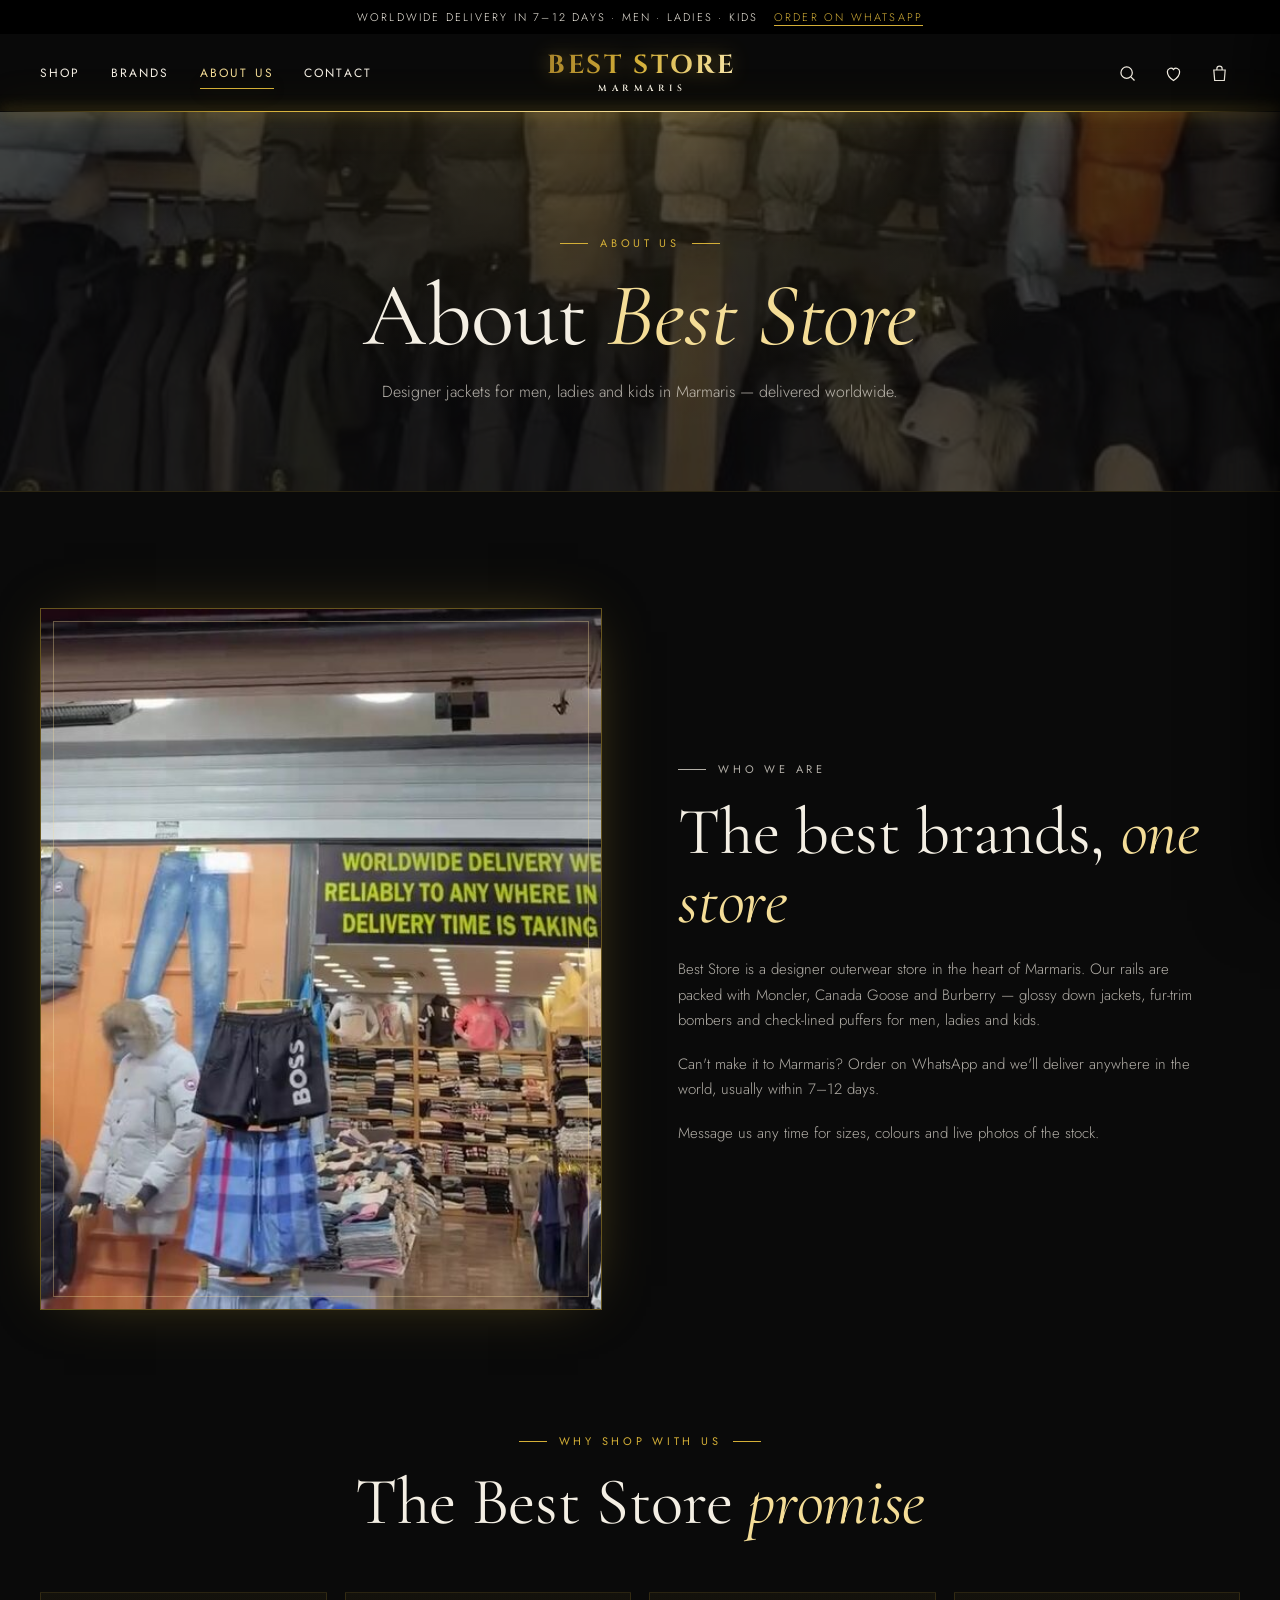
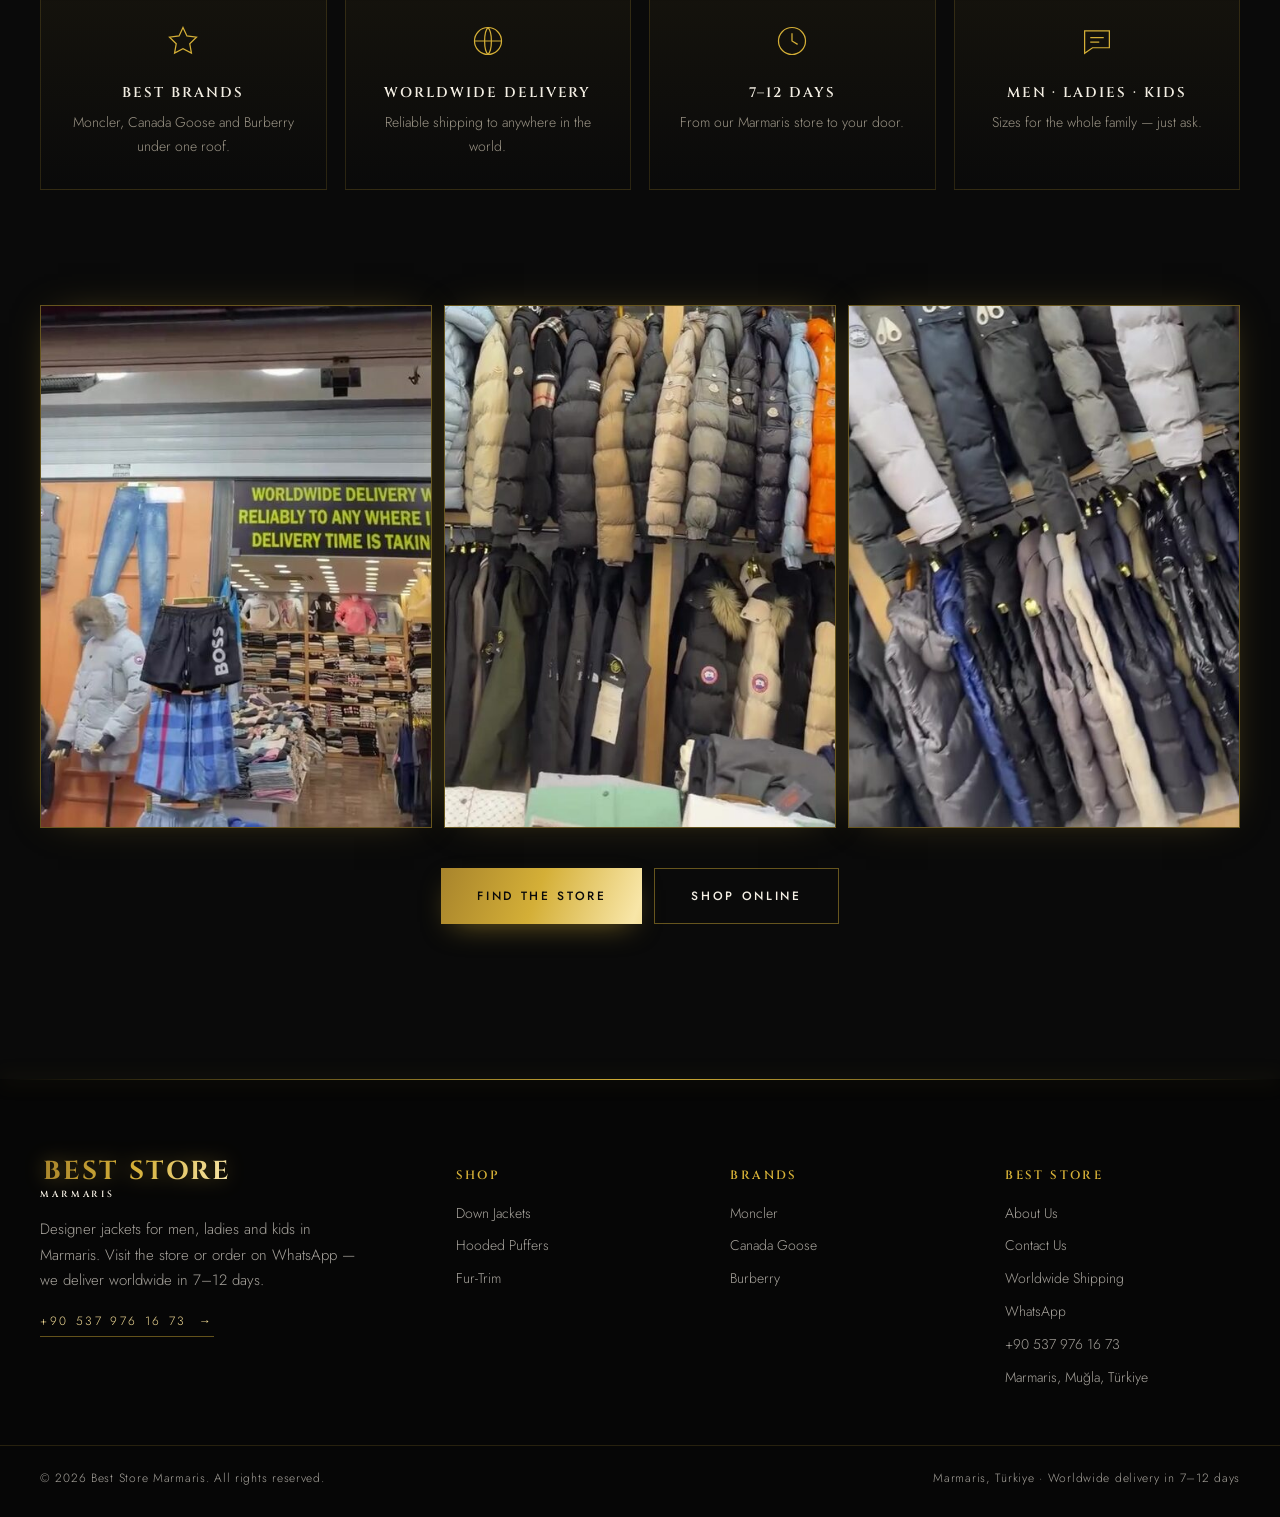
==== commit 65398946: "Rebrand to Best Store Marmaris - New hero video (Best Store Marmaris), all other videos removed - Na" ====
--- a/about.html
+++ b/about.html
@@ -3,10 +3,10 @@
 <head>
   <meta charset="utf-8">
   <meta name="viewport" content="width=device-width, initial-scale=1, viewport-fit=cover">
-  <title>About Us — WhyNot Bodrum</title>
-  <meta name="description" content="WhyNot Bodrum — designer clothes and shoes since 2014: Moncler, Canada Goose, Burberry, Dior. Visit our Bodrum store or order on WhatsApp. Worldwide shipping, free tracked delivery to the UK.">
+  <title>About Us — Best Store Marmaris</title>
+  <meta name="description" content="Best Store Marmaris — designer down jackets, parkas and puffers for men, ladies and kids. Visit our Marmaris store or order on WhatsApp with worldwide delivery in 7–12 days.">
   <meta name="theme-color" content="#0a0a0a">
-  <link rel="icon" href="data:image/svg+xml,%3Csvg xmlns='http://www.w3.org/2000/svg' viewBox='0 0 64 64'%3E%3Crect width='64' height='64' fill='%230a0a0a'/%3E%3Ctext x='50%25' y='64%25' text-anchor='middle' font-family='Georgia,serif' font-weight='700' font-size='34' fill='%23d4af37'%3EW%3C/text%3E%3C/svg%3E">
+  <link rel="icon" href="data:image/svg+xml,%3Csvg xmlns='http://www.w3.org/2000/svg' viewBox='0 0 64 64'%3E%3Crect width='64' height='64' fill='%230a0a0a'/%3E%3Ctext x='50%25' y='64%25' text-anchor='middle' font-family='Georgia,serif' font-weight='700' font-size='34' fill='%23d4af37'%3EB%3C/text%3E%3C/svg%3E">
   <link rel="preconnect" href="https://fonts.googleapis.com">
   <link rel="preconnect" href="https://fonts.gstatic.com" crossorigin>
   <link href="https://fonts.googleapis.com/css2?family=Cinzel:wght@600;700&family=Cormorant+Garamond:ital,wght@0,400;0,500;0,600;1,400;1,500&family=Jost:wght@300;400;500&display=swap" rel="stylesheet">
@@ -16,48 +16,42 @@
 
   <main>
     <section class="banner">
-      <img class="banner__bg" src="images/products/store-1.jpg" alt="">
+      <img class="banner__bg" src="images/products/store-2.jpg" alt="">
       <div class="container center">
         <p class="kicker">About Us</p>
-        <h1 class="title">The WhyNot <em>story</em></h1>
-        <p class="lead">A Bodrum clothes and shoes store since 2014 — now shipping worldwide.</p>
+        <h1 class="title">About <em>Best Store</em></h1>
+        <p class="lead">Designer jackets for men, ladies and kids in Marmaris — delivered worldwide.</p>
       </div>
     </section>
     <section class="section">
       <div class="container split">
-        <div class="split__media split__media--tall reveal">
-          <video id="aboutVideo" muted loop playsinline preload="none" poster="media/hero-poster.jpg">
-            <source src="media/hero.mp4" type="video/mp4">
-            <source src="media/hero.webm" type="video/webm">
-          </video>
-          <button class="sound" data-sound="aboutVideo"></button>
-        </div>
+        <div class="split__media reveal"><img src="images/products/store-1.jpg" alt="Best Store Marmaris entrance" loading="lazy"></div>
         <div class="split__text">
           <p class="kicker reveal">Who We Are</p>
-          <h2 class="title reveal">Why not <em>the best?</em></h2>
-          <p class="reveal">WhyNot opened in Bodrum in 2014 with a simple question — why settle for less? Today our store is home to Moncler, Canada Goose, Burberry and Dior, from down jackets and fur-trim bombers to the season's most-wanted sneakers.</p>
-          <p class="reveal">Over 35,000 people follow us for new arrivals, and customers from all over the world order through WhatsApp and Telegram. Every order is packed in our store and shipped with tracking — free to the UK.</p>
-          <p class="reveal">If you're in Bodrum, come and see us. If you're not, we'll bring the store to you.</p>
+          <h2 class="title reveal">The best brands, <em>one store</em></h2>
+          <p class="reveal">Best Store is a designer outerwear store in the heart of Marmaris. Our rails are packed with Moncler, Canada Goose and Burberry — glossy down jackets, fur-trim bombers and check-lined puffers for men, ladies and kids.</p>
+          <p class="reveal">Can't make it to Marmaris? Order on WhatsApp and we'll deliver anywhere in the world, usually within 7–12 days.</p>
+          <p class="reveal">Message us any time for sizes, colours and live photos of the stock.</p>
         </div>
       </div>
     </section>
     <section class="section" style="padding-top:0">
       <div class="container">
-        <div class="head center reveal"><p class="kicker">Why Shop With Us</p><h2 class="title">The WhyNot <em>promise</em></h2></div>
+        <div class="head center reveal"><p class="kicker">Why Shop With Us</p><h2 class="title">The Best Store <em>promise</em></h2></div>
         <div class="perks">
-        <div class="perk reveal"><svg viewBox="0 0 32 32"><path d="M16 4l3.5 7.5L28 12.6l-6 5.8 1.5 8.4L16 22.8 8.5 26.8 10 18.4l-6-5.8 8.5-1.1z"/></svg><h3>Since 2014</h3><p>Over a decade dressing Bodrum and beyond.</p></div>
-        <div class="perk reveal"><svg viewBox="0 0 32 32"><circle cx="16" cy="16" r="12"/><path d="M4 16h24M16 4c4 4 4 20 0 24M16 4c-4 4-4 20 0 24"/></svg><h3>Worldwide Shipping</h3><p>Tracked delivery to your door, wherever you are.</p></div>
-        <div class="perk reveal"><svg viewBox="0 0 32 32"><path d="M3 9h17v13H3z"/><path d="M20 13h5l4 5v4h-9"/><circle cx="8" cy="24" r="2.5"/><circle cx="24" cy="24" r="2.5"/></svg><h3>Free UK Shipping</h3><p>Free tracked delivery on UK orders.</p></div>
-        <div class="perk reveal"><svg viewBox="0 0 32 32"><path d="M5 7h22v15H12l-7 5z"/><path d="M10 13h12M10 17h8"/></svg><h3>Order in One Message</h3><p>WhatsApp or Telegram — we reply fast.</p></div>
+        <div class="perk reveal"><svg viewBox="0 0 32 32"><path d="M16 4l3.5 7.5L28 12.6l-6 5.8 1.5 8.4L16 22.8 8.5 26.8 10 18.4l-6-5.8 8.5-1.1z"/></svg><h3>Best Brands</h3><p>Moncler, Canada Goose and Burberry under one roof.</p></div>
+        <div class="perk reveal"><svg viewBox="0 0 32 32"><circle cx="16" cy="16" r="12"/><path d="M4 16h24M16 4c4 4 4 20 0 24M16 4c-4 4-4 20 0 24"/></svg><h3>Worldwide Delivery</h3><p>Reliable shipping to anywhere in the world.</p></div>
+        <div class="perk reveal"><svg viewBox="0 0 32 32"><circle cx="16" cy="16" r="12"/><path d="M16 9v7l5 3"/></svg><h3>7–12 Days</h3><p>From our Marmaris store to your door.</p></div>
+        <div class="perk reveal"><svg viewBox="0 0 32 32"><path d="M5 7h22v15H12l-7 5z"/><path d="M10 13h12M10 17h8"/></svg><h3>Men · Ladies · Kids</h3><p>Sizes for the whole family — just ask.</p></div>
         </div>
       </div>
     </section>
     <section class="section" style="padding-top:0">
       <div class="container">
         <div class="store-strip">
-          <img class="reveal" src="images/products/store-1.jpg" alt="WhyNot store front" loading="lazy">
-          <img class="reveal" src="images/products/store-2.jpg" alt="Customers at WhyNot" loading="lazy">
-          <img class="reveal" src="images/products/store-3.jpg" alt="WhyNot at night" loading="lazy">
+          <img class="reveal" src="images/products/store-1.jpg" alt="Best Store Marmaris entrance" loading="lazy">
+          <img class="reveal" src="images/products/store-2.jpg" alt="Down jackets on the rails at Best Store" loading="lazy">
+          <img class="reveal" src="images/products/store-3.jpg" alt="Puffer jackets at Best Store Marmaris" loading="lazy">
         </div>
         <div class="center reveal" style="margin-top:40px;display:flex;gap:12px;justify-content:center;flex-wrap:wrap">
           <a class="btn btn--gold" href="contact.html"><span>Find the Store</span></a>
--- a/css/style.css
+++ b/css/style.css
@@ -551,7 +551,7 @@
 }
 
 /* =========================================================
-   WHYNOT overrides
+   BEST STORE overrides
    ========================================================= */
 :root { --amber: #e8862a; }
 /* hexagon motif from the store walls */
@@ -568,18 +568,19 @@
     radial-gradient(50vw 50vh at 0% 100%, rgba(212,175,55,.07), transparent 70%),
     var(--bg);
 }
-.logo__mk { font-size: 30px; letter-spacing: .12em; padding-left: .12em; }
+.logo__mk { font-size: 26px; letter-spacing: .1em; padding-left: .1em; white-space: nowrap; }
 .logo__lux { letter-spacing: .5em; padding-left: .5em; font-size: 9px; }
 .footer .logo__lux { padding-left: 0; letter-spacing: .32em; }
-@media (max-width: 1060px) { .logo__mk { font-size: 22px; } .logo__lux { font-size: 8px; } }
-
-.intro__mk { font-size: clamp(54px, 13vw, 132px); letter-spacing: .5em; }
+@media (max-width: 1060px) { .logo__mk { font-size: 18px; } .logo__lux { font-size: 8px; } }
+
+.intro__mk { font-size: clamp(40px, 10vw, 110px); letter-spacing: .3em; white-space: nowrap; }
 @keyframes mkIn { to { opacity: 1; transform: none; letter-spacing: .08em; } }
 
 .cat-grid--3 { grid-template-columns: repeat(3, 1fr); }
 .cat-grid--3 .cat { aspect-ratio: 4 / 5; }
 @media (max-width: 960px) { .cat-grid--3 { grid-template-columns: 1fr 1fr; } .cat-grid--3 .cat:first-child { grid-column: 1 / -1; aspect-ratio: 16 / 11; } }
-.brand-grid { grid-template-columns: repeat(4, 1fr); }
+.brand-grid { grid-template-columns: repeat(3, 1fr); }
+@media (max-width: 960px) { .brand-grid { grid-template-columns: 1fr; } }
 
 .hero__tap { position: absolute; z-index: 3; top: 30px; right: 74px; font-size: 10px; letter-spacing: .2em; text-transform: uppercase; color: var(--gold-light); background: rgba(0,0,0,.45); padding: 5px 10px; border: 1px solid var(--line); animation: tapHint 2.4s ease-in-out infinite; pointer-events: none; transition: opacity .4s; }
 .hero__frame:has(.sound.is-on) .hero__tap { opacity: 0; animation: none; }
